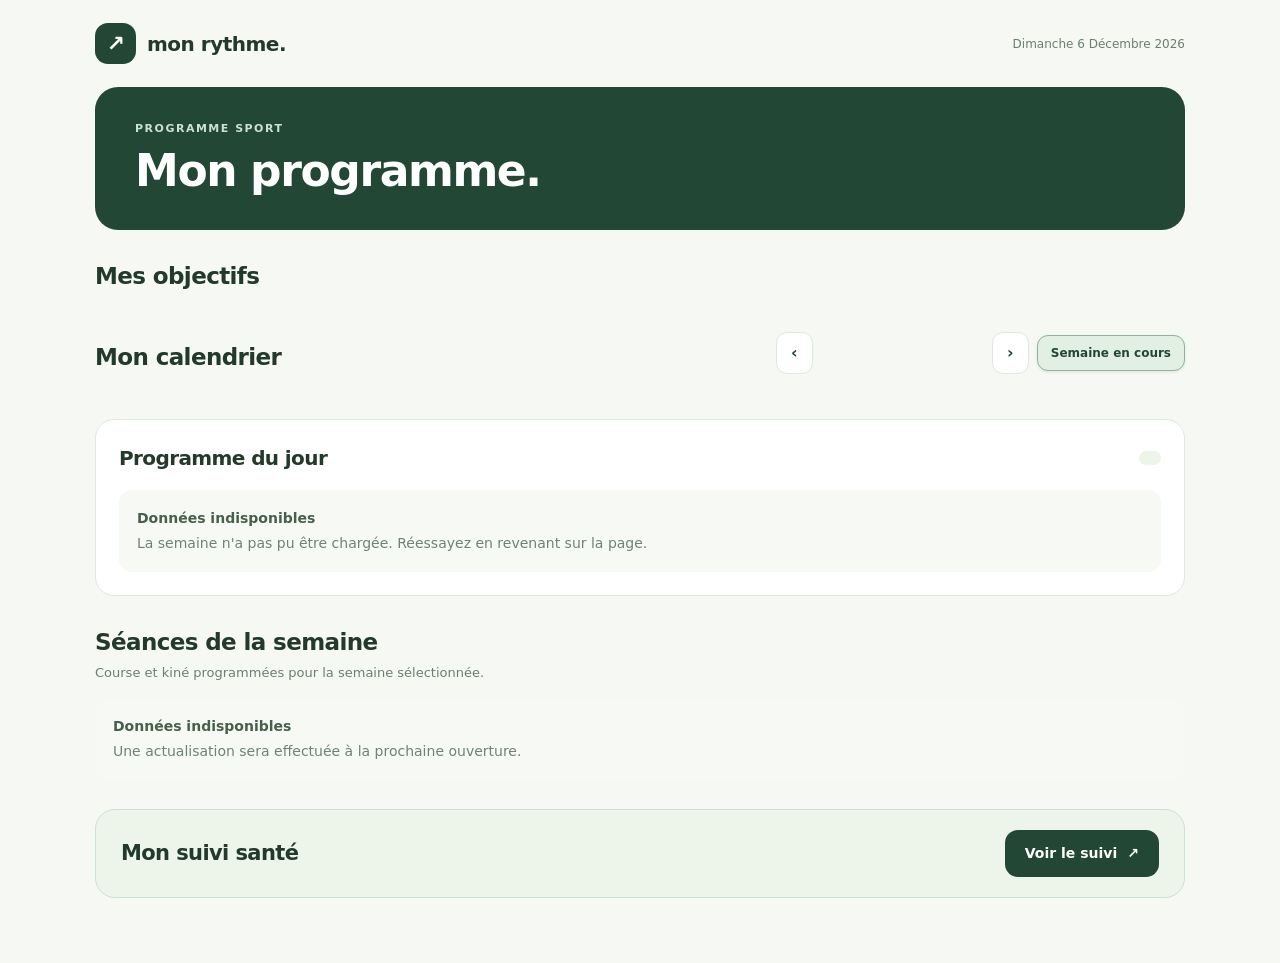
==== index.html @ 61eb40ca "Migrer sans perte les 18 séances vers des sources unitaires et publier des vues hebdomadaires" ====
<!doctype html>
<html lang="fr">
<head>
  <meta charset="utf-8">
  <meta name="viewport" content="width=device-width, initial-scale=1">
  <meta name="theme-color" content="#234735">
  <meta name="robots" content="noindex, nofollow">
  <meta name="googlebot" content="noindex, nofollow">
  <meta name="mon-rythme-version" content="2026-11-12-sources-individuelles-v13">
  <meta name="description" content="Programme de sorties sportives : planning hebdomadaire et détail des séances.">
  <link rel="icon" href="./favicon.svg" type="image/svg+xml">
  <link rel="manifest" href="./manifest.webmanifest">
  <link rel="apple-touch-icon" href="./icon-192.png">
  <title>Mon Rythme · Programme Sport</title>
  <style>
    :root {color-scheme:light;--bg:#f6f8f4;--ink:#22392b;--muted:#6b7f70;--line:#dfe8dd;--green:#234735;--soft:#edf5eb;--white:#fff}
    *{box-sizing:border-box}html{scroll-behavior:smooth}body{margin:0;background:var(--bg);color:var(--ink);font:16px/1.5 system-ui,-apple-system,"Segoe UI",Roboto,Arial,sans-serif;-webkit-font-smoothing:antialiased}
    button{font:inherit;cursor:pointer}button:focus-visible{outline:3px solid #8bba97;outline-offset:3px}
    .shell{width:min(1090px,calc(100% - 36px));margin:0 auto;padding-bottom:65px}
    header{min-height:87px;display:flex;justify-content:space-between;align-items:center;gap:20px}
    .brand{display:flex;align-items:center;gap:11px;font-size:20px;font-weight:800;letter-spacing:-.5px}
    .brand-icon{width:41px;height:41px;background:var(--green);color:white;border-radius:13px;display:grid;place-items:center;font-size:22px}
    #todayLabel{font-size:12px;color:var(--muted);text-align:right;text-transform:capitalize}
    .hero{background:var(--green);color:white;border-radius:23px;padding:34px 40px}
    .eyebrow{margin:0 0 8px;color:#cce2d0;font-size:11px;letter-spacing:1.5px;text-transform:uppercase;font-weight:800}
    h1{font-size:clamp(29px,4.6vw,44px);letter-spacing:-1.4px;line-height:1.14;margin:0}
    section{margin-top:29px}
    .section-top{display:flex;align-items:end;justify-content:space-between;gap:16px;margin-bottom:16px}
    h2{margin:0;font-size:23px;letter-spacing:-.6px}
    .help{font-size:13px;color:var(--muted);margin:3px 0 0}
    .week-nav{display:flex;align-items:center;gap:8px;flex-wrap:wrap}
    .week-nav button{border:1px solid var(--line);background:white;color:var(--green);min-width:37px;border-radius:11px;padding:8px 11px;font-weight:700}
    .week-nav button:hover{background:var(--soft)}
    #rangeLabel{min-width:163px;text-align:center;font-size:13px;font-weight:800}
    .week-nav .today{border-color:#94b29a;background:#e1f0e3;color:#234735;font-size:12px;padding:8px 13px;box-shadow:0 1px 3px rgba(35,71,53,.12)}
    .week-nav .today:hover{border-color:#719b7a;background:#d0e7d4;box-shadow:0 2px 5px rgba(35,71,53,.16)}
    .week-nav .today:active{background:#c0ddc6;box-shadow:none}
    .days{display:grid;grid-template-columns:repeat(7,minmax(0,1fr));gap:10px}
    .day{min-width:0;min-height:145px;background:white;text-align:left;color:inherit;display:flex;flex-direction:column;gap:8px;border:1px solid var(--line);border-radius:17px;padding:16px 12px}
    .day:hover{border-color:#8fb397}.day[aria-pressed="true"]{border:2px solid #427554;background:#f0f7ef;padding:15px 11px}
    .day .short{font-size:12px;color:#7d917e;font-weight:800;text-transform:uppercase}
    .day .num{font-size:27px;line-height:1;font-weight:800}
    .day .month{font-size:11px;color:#84978a}
    .day .status{margin-top:auto;color:#98a59b;font-size:12px}
    .day .status.planned{color:#286c3c;font-weight:750}
    .day .status.planned:before{content:"";display:inline-block;background:#75a77e;width:7px;height:7px;border-radius:50%;margin-right:6px;vertical-align:middle}
    .panel{background:white;border:1px solid var(--line);border-radius:19px;padding:23px}
    .panel-header{display:flex;align-items:center;justify-content:space-between;flex-wrap:wrap;gap:12px;margin-bottom:17px}
    .panel-header h2{font-size:20px}
    #selectedDate{background:var(--soft);color:#406a4a;padding:7px 11px;border-radius:9px;font-size:12px;font-weight:800;text-transform:capitalize}
    .empty{background:#f6f9f4;border-radius:13px;padding:18px;color:#708275;font-size:14px}
    .empty strong{display:block;color:#45604b}.empty p{margin:4px 0 0}
    .sessions{display:grid;gap:12px}
    .session{border:1px solid #dfe9dc;background:#fafcf9;border-radius:14px;padding:18px 20px}
    .session h3{font-size:17px;margin:0}.session .meta{color:#63816b;font-size:12px;margin:7px 0 0}
    .session .detail{white-space:pre-wrap;overflow-wrap:anywhere;font-size:14px;margin:10px 0 0}
    .session ul{font-size:14px;padding-left:21px;margin:9px 0 0}.session li+li{margin-top:6px}
    .session-programme{margin-top:17px;min-width:0}
    .session-programme h4{color:#395b42;font-size:14px;font-weight:750;margin:0 0 6px}
    .session-programme .program-notes{font-size:14px;color:#607a66;margin:6px 0 9px;white-space:pre-wrap;overflow-wrap:anywhere}
    .session-programme .program-empty{font-size:13px;color:#7a8d7c;margin:5px 0 0;font-style:italic}
    .session-structures{margin-top:18px;padding-top:15px;border-top:1px solid #dce8df;min-width:0}
    .session-structures h4{color:#395b42;font-size:14px;font-weight:750;margin:0 0 6px}
    .session-structures ul{color:#4e6955;overflow-wrap:anywhere}
    .session-structures .structures-empty{color:#7a8d7c;font-size:13px;font-style:italic;margin:6px 0 0}
    .week-list{display:grid;gap:9px}
    .week-item{display:flex;gap:13px;align-items:center;background:white;border:1px solid var(--line);border-radius:12px;padding:14px 16px}
    .week-item .date{width:106px;flex:none;font-size:12px;font-weight:800;color:#406b4d}
    .week-item .body{font-size:14px;min-width:0;flex:1;overflow-wrap:anywhere}
    .goal-list{margin:10px 0 0;padding-left:23px;color:var(--muted);font-size:14px}
    .goal-list li{padding-left:4px}
    .session-head{display:flex;justify-content:flex-start;align-items:center;gap:10px 14px;flex-wrap:wrap}
    .session-head h3{min-width:0;overflow-wrap:anywhere}
    .sensations-entry{margin-top:18px;padding-top:15px;border-top:1px solid #dce8df;min-width:0}
    .sensations-entry h4{color:#395b42;font-size:14px;font-weight:750;margin:0 0 6px}
    .sensations-entry .note{color:#4e6955;font-size:14px;white-space:pre-wrap;overflow-wrap:anywhere;margin:0;line-height:1.55}
    .done-control{display:inline-flex;align-items:center;gap:7px;white-space:nowrap;color:#286b3b;font-size:13px;font-weight:700}
    .done-mark{display:inline-grid;place-items:center;width:19px;height:19px;border-radius:50%;background:#2d7b46;color:white;font-size:13px;line-height:1;font-weight:850}
    .session.completed,.week-item.completed{background:#f0f7ef}
    .health-preview{background:#edf5eb;border:1px solid #cce1d0;border-radius:20px;padding:20px 25px;display:grid;grid-template-columns:minmax(0,1fr) auto;align-items:center;gap:14px}
    .health-preview h2{font-size:21px;margin:0}
    .health-cta{display:inline-flex;align-items:center;justify-content:center;gap:10px;background:#234735;color:#fff;text-decoration:none;font-size:14px;font-weight:750;padding:13px 20px;border-radius:13px;min-height:46px;white-space:nowrap}
    .health-cta:hover{background:#335f43}.health-cta:focus-visible{outline:3px solid #86b896;outline-offset:3px}
    .week-item .done-control{margin-left:auto;flex:none}
    .day .status.complete{color:#2a7042}
    .day .status.complete:before{background:#2a7042}
    @media(max-width:930px){.days{grid-template-columns:repeat(4,minmax(0,1fr))}}
    @media(max-width:650px){.health-preview{padding:17px 15px;gap:10px}.health-preview h2{font-size:18px}.health-cta{padding:11px 12px;font-size:12px;min-height:43px}.week-item{flex-wrap:wrap;gap:8px 10px}.week-item .done-control{margin-left:auto}.shell{width:calc(100% - 28px)}header{min-height:73px}.brand{font-size:18px}.hero{border-radius:19px;padding:27px 23px}.section-top{align-items:start;flex-direction:column}.week-nav{width:100%}#rangeLabel{flex:1;min-width:125px}.days{grid-template-columns:repeat(2,minmax(0,1fr));gap:8px}.day{min-height:116px;padding:12px}.day[aria-pressed="true"]{padding:11px}.day .num{font-size:23px}.panel{padding:19px}.week-item .date{width:85px}}
    @media(max-width:350px){.health-preview{grid-template-columns:1fr}.health-cta{width:100%}}
    @media print{body{background:white}.shell{width:100%;padding:0 14px}.hero{background:white;color:var(--ink);border:1px solid var(--line)}.eyebrow{color:var(--ink)}.week-nav{display:none}.days{grid-template-columns:repeat(7,minmax(0,1fr))}.day{min-height:100px;padding:8px!important}.day[aria-pressed="true"]{border-width:1px}}
  </style>
</head>
<body>
<div class="shell">
  <header><div class="brand"><span aria-hidden="true" class="brand-icon">↗</span><span>mon rythme.</span></div><time id="todayLabel"></time></header>
  <main>
    <div class="hero"><p class="eyebrow">Programme Sport</p><h1>Mon programme.</h1></div>
    <section aria-labelledby="goalsHeading" class="goals">
      <div class="section-top"><div>
        <h2 id="goalsHeading">Mes objectifs</h2>
        <ul class="goal-list" id="goalsList"></ul>
      </div></div>
    </section>
    <section aria-labelledby="headingWeek">
      <div class="section-top">
        <div><h2 id="headingWeek">Mon calendrier</h2></div>
        <nav class="week-nav" aria-label="Navigation entre les semaines">
          <button type="button" id="previous" aria-label="Semaine précédente">‹</button>
          <span id="rangeLabel" aria-live="polite"></span>
          <button type="button" id="following" aria-label="Semaine suivante">›</button>
          <button type="button" id="reset" class="today">Semaine en cours</button>
        </nav>
      </div>
      <div id="days" class="days" aria-label="Les sept jours"></div>
    </section>
    <section aria-labelledby="headingDay">
      <div class="panel">
        <div class="panel-header"><h2 id="headingDay">Programme du jour</h2><span id="selectedDate"></span></div>
        <div id="dayContent" aria-live="polite"></div>
      </div>
    </section>
    <section aria-labelledby="headingAll">
      <div class="section-top"><div><h2 id="headingAll">Séances de la semaine</h2><p class="help">Course et kiné programmées pour la semaine sélectionnée.</p></div></div>
      <div id="allContent" aria-live="polite"></div>
    </section>
    <section aria-labelledby="headingHealth">
      <div class="health-preview">
        <h2 id="headingHealth">Mon suivi santé</h2>
        <a class="health-cta" href="./sante.html">Voir le suivi <span aria-hidden="true">↗</span></a>
      </div>
    </section>
  </main>
</div>
<script>
(function () {
  "use strict";
  var today=new Date();
  var weekStart=monday(today),dayIndex=(today.getDay()+6)%7;
  var objectifs=[],dataIndex={semaines:[]},currentSessions=[],cache=new Map(),requestToken=0;
  function monday(date) {var d=new Date(date.getFullYear(),date.getMonth(),date.getDate(),12);d.setDate(d.getDate()-(d.getDay()+6)%7);return d;}
  function plus(date,n) {var d=new Date(date);d.setDate(d.getDate()+n);return d;}
  function key(date) {return date.getFullYear()+"-"+String(date.getMonth()+1).padStart(2,"0")+"-"+String(date.getDate()).padStart(2,"0");}
  function format(date,parts) {return new Intl.DateTimeFormat("fr-FR",parts).format(date);}
  function elem(tag,cls,content) {var node=document.createElement(tag);if(cls)node.className=cls;if(content!==undefined)node.textContent=content;return node;}
  function getWeek() {return currentSessions;}
  function getDay(i) {var target=key(plus(weekStart,i));return getWeek().filter(function(s){return s.date===target;});}
  function metadata(s) {return [s.heure,s.duree,s.distance].filter(Boolean).join(" · ");}
  function empty(title,note) {var box=elem("div","empty");box.appendChild(elem("strong","",title));box.appendChild(elem("p","",note));return box;}
  // Statut et sensations : donnés statiques de programme.js, sans stockage navigateur.
  function isCompleted(s) {return s.fait===true;}
  function completionDisplay(s) {
    if(!isCompleted(s))return null;
    var label=elem("span","done-control");
    label.setAttribute("aria-label",(s.titre||"Séance")+" : fait");
    var check=elem("span","done-mark","✓");
    check.setAttribute("aria-hidden","true");
    label.appendChild(check);
    label.appendChild(elem("span","","Fait"));
    return label;
  }
  function sensationsDisplay(s) {
    if(typeof s.sensations!=="string"||!s.sensations.trim())return null;
    var box=elem("div","sensations-entry");
    box.appendChild(elem("h4","","Sensations"));
    box.appendChild(elem("p","note",s.sensations.trim()));
    return box;
  }
  // Déroulé factuel : exercices déclarés par le Coach ou description « Réalisé » du journal de santé.
  // Ne jamais utiliser les étapes prévues comme preuve de réalisation.
  function derouleDisplay(s) {
    var box=elem("section","session-programme");
    box.appendChild(elem("h4","",isCompleted(s)?"Séance":"Programme prévu"));
    var activities=isCompleted(s)
      ? (Array.isArray(s.exercicesRealises) && s.exercicesRealises.length
          ? s.exercicesRealises
          : (s.exercicesDuRapport||[]))
      : (Array.isArray(s.etapes)?s.etapes:[]);
    activities=activities.filter(function(item){return typeof item==="string"&&item.trim();});
    if(activities.length) {
      var list=elem("ul");
      activities.forEach(function(item){list.appendChild(elem("li","",item.trim()));});
      box.appendChild(list);
    } else {
      box.appendChild(elem("p","program-empty",isCompleted(s)
        ?"Les exercices effectués n'ont pas encore été détaillés."
        :"Le contenu de cette séance n'a pas encore été précisé."));
    }
    if(!isCompleted(s)){
      if(s.objectif)box.appendChild(elem("p","program-notes","Objectif : "+s.objectif));
      if(s.details)box.appendChild(elem("p","program-notes",s.details));
    }
    return box;
  }
  // Ne pas déduire de muscles ou tendons depuis les exercices : seul le Coach documente ces structures.
  // Présentation brève : les précautions générales sur une analyse biomécanique
  // ne font pas partie des noms anatomiques affichés dans cette liste.
  function libelleAnatomique(text) {
    return text.replace(/\s*\((?:(?:sollicitation|activation)\s+probable|probable(?:ment)?|non\s+(?:prouvée|démontrée|confirmée|attestée)\s+cliniquement|hypothèse)[^()]*\)/gi,"").trim();
  }
  function structuresDisplay(s) {
    if(!isCompleted(s))return null;
    var box=elem("section","session-structures");
    box.appendChild(elem("h4","","Structures sollicitées"));
    var items=Array.isArray(s.structuresSollicitees)&&s.structuresSollicitees.length
      ? s.structuresSollicitees
      : (s.structuresDuRapport||[]);
    items=items.filter(function(item){return typeof item==="string"&&libelleAnatomique(item);});
    if(items.length) {
      var list=elem("ul");
      items.forEach(function(item){list.appendChild(elem("li","",libelleAnatomique(item)));});
      box.appendChild(list);
    } else {
      box.appendChild(elem("p","structures-empty","À préciser par le Coach."));
    }
    return box;
  }

  function render() {
    var goals=document.getElementById("goalsList");goals.replaceChildren();
    (objectifs).forEach(function(g){if(typeof g==="string"&&g.trim())goals.appendChild(elem("li","",g));});
    var end=plus(weekStart,6);
    document.getElementById("rangeLabel").textContent=format(weekStart,{day:"numeric",month:"short"})+" – "+format(end,{day:"numeric",month:"short",year:"numeric"});
    var days=document.getElementById("days");days.replaceChildren();
    for (var i=0;i<7;i++) {
      var d=plus(weekStart,i), count=getDay(i).length;
      var btn=elem("button","day");
      btn.type="button";btn.dataset.day=String(i);
      btn.setAttribute("aria-pressed",String(i===dayIndex));
      var dailySessions=getDay(i),done=dailySessions.filter(isCompleted).length;
      btn.setAttribute("aria-label",format(d,{weekday:"long",day:"numeric",month:"long"})+", "+count+" séance(s), "+done+" terminée(s)");
      btn.appendChild(elem("span","short",format(d,{weekday:"short"})+(key(d)===key(today)?" · auj.":"")));
      btn.appendChild(elem("span","num",String(d.getDate())));
      btn.appendChild(elem("span","month",format(d,{month:"long"})));
      var sessions=getDay(i);var hasKine=sessions.some(function(s){return s.type==="kine";});var hasCourse=sessions.some(function(s){return s.type!=="kine";});
      var label=hasKine&&hasCourse?"Course + kiné":hasKine?"Kiné":hasCourse?"Course":"—";
      var allCompleted=count>0&&done===count;
      btn.appendChild(elem("span","status"+(count?" planned":"")+(allCompleted?" complete":""),allCompleted?"✓ "+label:label));
      days.appendChild(btn);
    }
    var selected=plus(weekStart,dayIndex);
    document.getElementById("selectedDate").textContent=format(selected,{weekday:"long",day:"numeric",month:"long"});
    var dayContent=document.getElementById("dayContent");dayContent.replaceChildren();
    var sessions=getDay(dayIndex);
    if (!sessions.length) dayContent.appendChild(empty("Aucune séance programmée","Aucune séance prévue ce jour."));
    else {
      var cards=elem("div","sessions");
      sessions.forEach(function(s) {
        var box=elem("article","session"+(isCompleted(s)?" completed":""));
        var head=elem("div","session-head");
        head.appendChild(elem("h3","",s.titre||"Sortie"));
        var done=completionDisplay(s);
        if(done)head.appendChild(done);
        box.appendChild(head);
        if (metadata(s))box.appendChild(elem("p","meta",metadata(s)));
        box.appendChild(derouleDisplay(s));
        var structures=structuresDisplay(s);
        if(structures)box.appendChild(structures);
        var note=sensationsDisplay(s);
        if(note)box.appendChild(note);
        cards.appendChild(box);
      });
      dayContent.appendChild(cards);
    }
    var all=document.getElementById("allContent");all.replaceChildren();
    var items=getWeek();
    if (!items.length)all.appendChild(empty("Aucune séance cette semaine","Aucune séance n'est programmée pour cette période."));
    else {
      var list=elem("div","week-list");
      items.forEach(function(s){
        var date=new Date(s.date+"T12:00:00");
        if (Number.isNaN(date.getTime()))return;
        var item=elem("div","week-item"+(isCompleted(s)?" completed":""));
        item.appendChild(elem("span","date",format(date,{weekday:"short",day:"numeric",month:"short"})));
        var body=elem("div","body");
        body.appendChild(elem("strong","",s.titre||"Sortie"));
        item.appendChild(body);
        var done=completionDisplay(s);
        if(done)item.appendChild(done);
        list.appendChild(item);
      });
      all.appendChild(list);
    }
  }

  function fetchJSON(url){
    return fetch(url,{cache:"no-cache"}).then(function(r){if(!r.ok)throw Error("HTTP "+r.status);return r.json();});
  }
  function afficherErreur(){
    document.getElementById("dayContent").replaceChildren(empty("Données indisponibles","La semaine n'a pas pu être chargée. Réessayez en revenant sur la page."));
    document.getElementById("allContent").replaceChildren(empty("Données indisponibles","Une actualisation sera effectuée à la prochaine ouverture."));
  }
  function chargerSemaine(){
    var week=key(weekStart),token=++requestToken;
    if(dataIndex.semaines.indexOf(week)===-1){currentSessions=[];render();return;}
    var pending=cache.get(week);
    if(!pending){
      pending=fetchJSON("./data/semaines/"+week+".json?v="+encodeURIComponent(dataIndex.buildVersion||"1"))
        .then(function(payload){
          if(!payload||payload.semaine!==week||!Array.isArray(payload.sessions))throw Error("Semaine incohérente");
          return payload.sessions;
        });
      cache.set(week,pending);
      if(cache.size>8)cache.delete(cache.keys().next().value);
    }
    pending.then(function(sessions){if(token!==requestToken)return;currentSessions=sessions;render();})
      .catch(function(){cache.delete(week);if(token===requestToken)afficherErreur();});
  }
  function chargerIndex(){
    var stamp=Date.now();
    fetchJSON("./data/index.json?actualisation="+stamp).then(function(index){
      if(!Array.isArray(index.semaines)||!Array.isArray(index.objectifs))throw Error("Index incomplet");
      dataIndex=index;objectifs=index.objectifs;cache.clear();chargerSemaine();
    }).catch(afficherErreur);
  }
  function refreshToday(){
    var fresh=new Date();
    if(key(fresh)===key(today))return;
    var showingCurrent=key(weekStart)===key(monday(today));
    var showingToday=key(plus(weekStart,dayIndex))===key(today);
    today=fresh;
    if(showingCurrent&&showingToday){weekStart=monday(today);dayIndex=(today.getDay()+6)%7;chargerSemaine();}
    else render();
    document.getElementById("todayLabel").textContent=format(today,{weekday:"long",day:"numeric",month:"long",year:"numeric"});
  }
  document.getElementById("todayLabel").textContent=format(today,{weekday:"long",day:"numeric",month:"long",year:"numeric"});
  document.getElementById("previous").addEventListener("click",function(){weekStart=plus(weekStart,-7);dayIndex=0;chargerSemaine();});
  document.getElementById("following").addEventListener("click",function(){weekStart=plus(weekStart,7);dayIndex=0;chargerSemaine();});
  document.getElementById("reset").addEventListener("click",function(){today=new Date();weekStart=monday(today);dayIndex=(today.getDay()+6)%7;chargerSemaine();});
  document.getElementById("days").addEventListener("click",function(event){var button=event.target.closest("button[data-day]");if(button){dayIndex=Number(button.dataset.day);render();}});
  setInterval(refreshToday,60000);
  document.addEventListener("visibilitychange",function(){if(document.visibilityState==="visible"){refreshToday();chargerIndex();}});
  window.addEventListener("pageshow",function(event){if(event.persisted){refreshToday();chargerIndex();}});
  chargerIndex();
}());
</script>
</body>
</html>
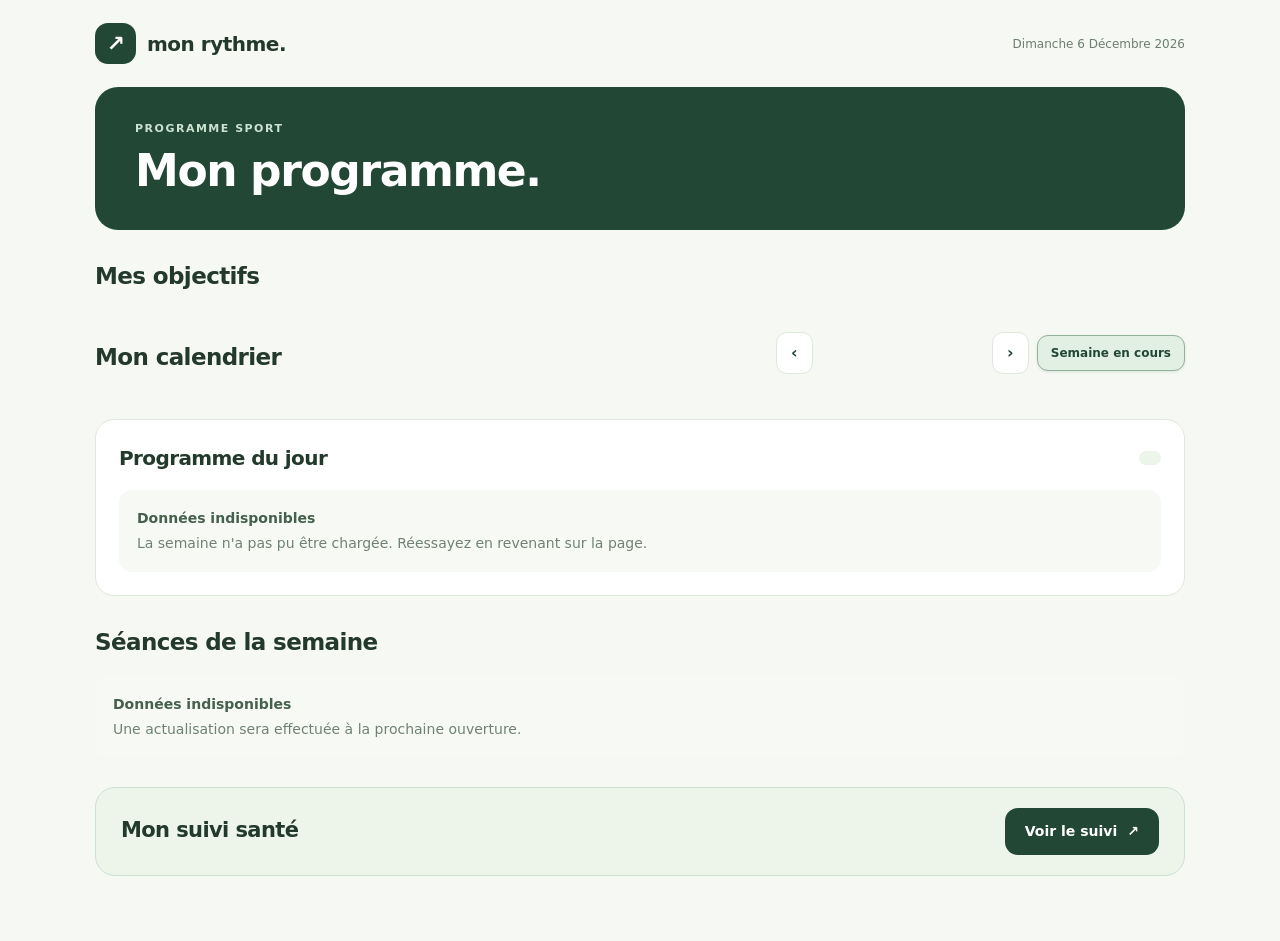
==== commit aa9f1f24: "Maturation : retirer le résumé obsolète sous Séances de la semaine" ====
--- a/index.html
+++ b/index.html
@@ -6,7 +6,7 @@
   <meta name="theme-color" content="#234735">
   <meta name="robots" content="noindex, nofollow">
   <meta name="googlebot" content="noindex, nofollow">
-  <meta name="mon-rythme-version" content="2026-11-12-sources-individuelles-v13">
+  <meta name="mon-rythme-version" content="2026-11-12-liste-seances-sans-resume-v19">
   <meta name="description" content="Programme de sorties sportives : planning hebdomadaire et détail des séances.">
   <link rel="icon" href="./favicon.svg" type="image/svg+xml">
   <link rel="manifest" href="./manifest.webmanifest">
@@ -59,6 +59,9 @@
     .session-programme h4{color:#395b42;font-size:14px;font-weight:750;margin:0 0 6px}
     .session-programme .program-notes{font-size:14px;color:#607a66;margin:6px 0 9px;white-space:pre-wrap;overflow-wrap:anywhere}
     .session-programme .program-empty{font-size:13px;color:#7a8d7c;margin:5px 0 0;font-style:italic}
+    .session-garmin{margin-top:13px;display:flex;flex-direction:column;align-items:start;gap:5px}
+    .garmin-download{color:#234735;font-size:14px;font-weight:750;text-decoration:underline;text-underline-offset:3px}
+    .garmin-download:focus-visible{outline:3px solid #86b896;outline-offset:3px}
     .session-structures{margin-top:18px;padding-top:15px;border-top:1px solid #dce8df;min-width:0}
     .session-structures h4{color:#395b42;font-size:14px;font-weight:750;margin:0 0 6px}
     .session-structures ul{color:#4e6955;overflow-wrap:anywhere}
@@ -71,6 +74,13 @@
     .goal-list li{padding-left:4px}
     .session-head{display:flex;justify-content:flex-start;align-items:center;gap:10px 14px;flex-wrap:wrap}
     .session-head h3{min-width:0;overflow-wrap:anywhere}
+    .exercise-help{display:inline-flex;align-items:center;justify-content:center;vertical-align:middle;width:16px;height:16px;min-width:16px;margin-left:3px;padding:0;border:1px solid #708978;border-radius:50%;color:#234735;font-size:10px;font-weight:800;line-height:1;background:#f0f7ef;white-space:nowrap;cursor:pointer}
+    .exercise-help:hover{background:#dcecdf}.exercise-help:focus-visible{outline:2px solid #86b896;outline-offset:2px}
+    .exercise-dialog{position:fixed;box-sizing:border-box;width:min(94vw,660px);max-height:92dvh;border:1px solid #d8e8df;border-radius:18px;padding:18px 16px 12px;background:#fff;color:#22392b;box-shadow:0 20px 70px #14251a50}
+    .exercise-dialog::backdrop{background:rgba(10,25,16,.72)}
+    .exercise-dialog h2{margin:0 36px 12px 0;font-size:16px;line-height:1.25}
+    .exercise-dialog img{display:block;width:100%;height:auto;max-height:calc(92dvh - 92px);object-fit:contain}
+    .exercise-close{position:absolute;top:9px;right:9px;width:30px;height:30px;padding:0;border:1px solid #b9cbbd;border-radius:50%;background:#f5faf5;color:#234735;font-size:22px;line-height:1;cursor:pointer}
     .sensations-entry{margin-top:18px;padding-top:15px;border-top:1px solid #dce8df;min-width:0}
     .sensations-entry h4{color:#395b42;font-size:14px;font-weight:750;margin:0 0 6px}
     .sensations-entry .note{color:#4e6955;font-size:14px;white-space:pre-wrap;overflow-wrap:anywhere;margin:0;line-height:1.55}
@@ -120,7 +130,7 @@
       </div>
     </section>
     <section aria-labelledby="headingAll">
-      <div class="section-top"><div><h2 id="headingAll">Séances de la semaine</h2><p class="help">Course et kiné programmées pour la semaine sélectionnée.</p></div></div>
+      <div class="section-top"><h2 id="headingAll">Séances de la semaine</h2></div>
       <div id="allContent" aria-live="polite"></div>
     </section>
     <section aria-labelledby="headingHealth">
@@ -131,9 +141,18 @@
     </section>
   </main>
 </div>
+<dialog id="exerciseDialog" class="exercise-dialog" aria-labelledby="exerciseTitle">
+  <button type="button" id="exerciseClose" class="exercise-close" aria-label="Fermer le schéma">×</button>
+  <h2 id="exerciseTitle"></h2>
+  <img id="exerciseImage" alt="">
+</dialog>
 <script>
 (function () {
   "use strict";
+  document.getElementById("exerciseClose").addEventListener("click",function(){closeExerciseHelp();});
+  document.getElementById("exerciseDialog").addEventListener("click",function(event){
+    if(event.target===this)closeExerciseHelp();
+  });
   var today=new Date();
   var weekStart=monday(today),dayIndex=(today.getDay()+6)%7;
   var objectifs=[],dataIndex={semaines:[]},currentSessions=[],cache=new Map(),requestToken=0;
@@ -178,17 +197,59 @@
     activities=activities.filter(function(item){return typeof item==="string"&&item.trim();});
     if(activities.length) {
       var list=elem("ul");
-      activities.forEach(function(item){list.appendChild(elem("li","",item.trim()));});
+      activities.forEach(function(item){
+        var li=elem("li","",item.trim());
+        var aids=Array.isArray(s.aidesExercices)?s.aidesExercices:[];
+        var aid=aids.find(function(a){
+          return a&&typeof a.png==="string"&&/^assets\/renfo\/png\/[a-z0-9-]+\.png$/.test(a.png)&&
+            (a.exercice===item||a.exercice.split(" · ")[0]===item.split(" · ")[0]);
+        });
+        if(aid){
+          var help=elem("button","exercise-help","?");
+          help.type="button";
+          help.setAttribute("aria-label","Voir le schéma : "+item);
+          help.title="Afficher le schéma";
+          help.addEventListener("click",function(){showExerciseHelp(aid.png,item);});
+          li.appendChild(document.createTextNode("\u00a0"));
+          li.appendChild(help);
+        }
+        list.appendChild(li);
+      });
       box.appendChild(list);
     } else {
       box.appendChild(elem("p","program-empty",isCompleted(s)
         ?"Les exercices effectués n'ont pas encore été détaillés."
         :"Le contenu de cette séance n'a pas encore été précisé."));
     }
-    if(!isCompleted(s)){
+    if(!isCompleted(s) && s.type!=="renfo"){
       if(s.objectif)box.appendChild(elem("p","program-notes","Objectif : "+s.objectif));
       if(s.details)box.appendChild(elem("p","program-notes",s.details));
     }
+    return box;
+  }
+  function showExerciseHelp(png,exercise){
+    var dialog=document.getElementById("exerciseDialog");
+    if(!dialog||!/^assets\/renfo\/png\/[a-z0-9-]+\.png$/.test(png))return;
+    document.getElementById("exerciseImage").src="./"+png;
+    document.getElementById("exerciseImage").alt="Schéma du mouvement : "+exercise;
+    document.getElementById("exerciseTitle").textContent=exercise.split(" · ")[0];
+    if(typeof dialog.showModal==="function")dialog.showModal();
+    else dialog.setAttribute("open","");
+  }
+  function closeExerciseHelp(){
+    var dialog=document.getElementById("exerciseDialog");
+    if(typeof dialog.close==="function")dialog.close();
+    else dialog.removeAttribute("open");
+  }
+  // Une pièce jointe prévue ne représente jamais une activité enregistrée.
+  function fitDisplay(s) {
+    var files=Array.isArray(s.pieces_jointes)?s.pieces_jointes:[];
+    var entry=files.find(function(f){return f&&f.role==="entrainement_prevu"&&f.format==="fit"&&typeof f.chemin==="string"&&f.chemin.startsWith("personnel/pieces-jointes/seances/"+s.id+"/prevu/")&&f.chemin.endsWith(".fit");});
+    if(!entry)return null;
+    var box=elem("div","session-garmin"),link=elem("a","garmin-download","Télécharger l'entraînement Garmin (.FIT)");
+    link.href="./"+entry.chemin;
+    link.download=entry.chemin.split("/").pop();
+    box.appendChild(link);
     return box;
   }
   // Ne pas déduire de muscles ou tendons depuis les exercices : seul le Coach documente ces structures.
@@ -215,6 +276,19 @@
     return box;
   }
 
+  function titreActiviteJour(s) {
+    var type=typeof s.type==="string"&&s.type.trim()?s.type.trim():"";
+    var id=typeof s.id==="string"?s.id:"";
+    var title=typeof s.titre==="string"?s.titre:"";
+    if(type==="kine"||id.startsWith("kine-"))return "Kiné";
+    if(type==="course"||id.startsWith("course-")||title.startsWith("Course à pied"))return "Course à pied";
+    if(type==="renfo"||id.startsWith("renfo-"))return "Renfo";
+    if(type)return type.charAt(0).toLocaleUpperCase("fr-FR")+type.slice(1);
+    return title||"Séance";
+  }
+  function resumeJour(sessions) {
+    return sessions.length?sessions.map(titreActiviteJour).join(", "):"—";
+  }
   function render() {
     var goals=document.getElementById("goalsList");goals.replaceChildren();
     (objectifs).forEach(function(g){if(typeof g==="string"&&g.trim())goals.appendChild(elem("li","",g));});
@@ -231,8 +305,7 @@
       btn.appendChild(elem("span","short",format(d,{weekday:"short"})+(key(d)===key(today)?" · auj.":"")));
       btn.appendChild(elem("span","num",String(d.getDate())));
       btn.appendChild(elem("span","month",format(d,{month:"long"})));
-      var sessions=getDay(i);var hasKine=sessions.some(function(s){return s.type==="kine";});var hasCourse=sessions.some(function(s){return s.type!=="kine";});
-      var label=hasKine&&hasCourse?"Course + kiné":hasKine?"Kiné":hasCourse?"Course":"—";
+      var label=resumeJour(dailySessions);
       var allCompleted=count>0&&done===count;
       btn.appendChild(elem("span","status"+(count?" planned":"")+(allCompleted?" complete":""),allCompleted?"✓ "+label:label));
       days.appendChild(btn);
@@ -253,6 +326,8 @@
         box.appendChild(head);
         if (metadata(s))box.appendChild(elem("p","meta",metadata(s)));
         box.appendChild(derouleDisplay(s));
+        var fichier=fitDisplay(s);
+        if(fichier)box.appendChild(fichier);
         var structures=structuresDisplay(s);
         if(structures)box.appendChild(structures);
         var note=sensationsDisplay(s);
